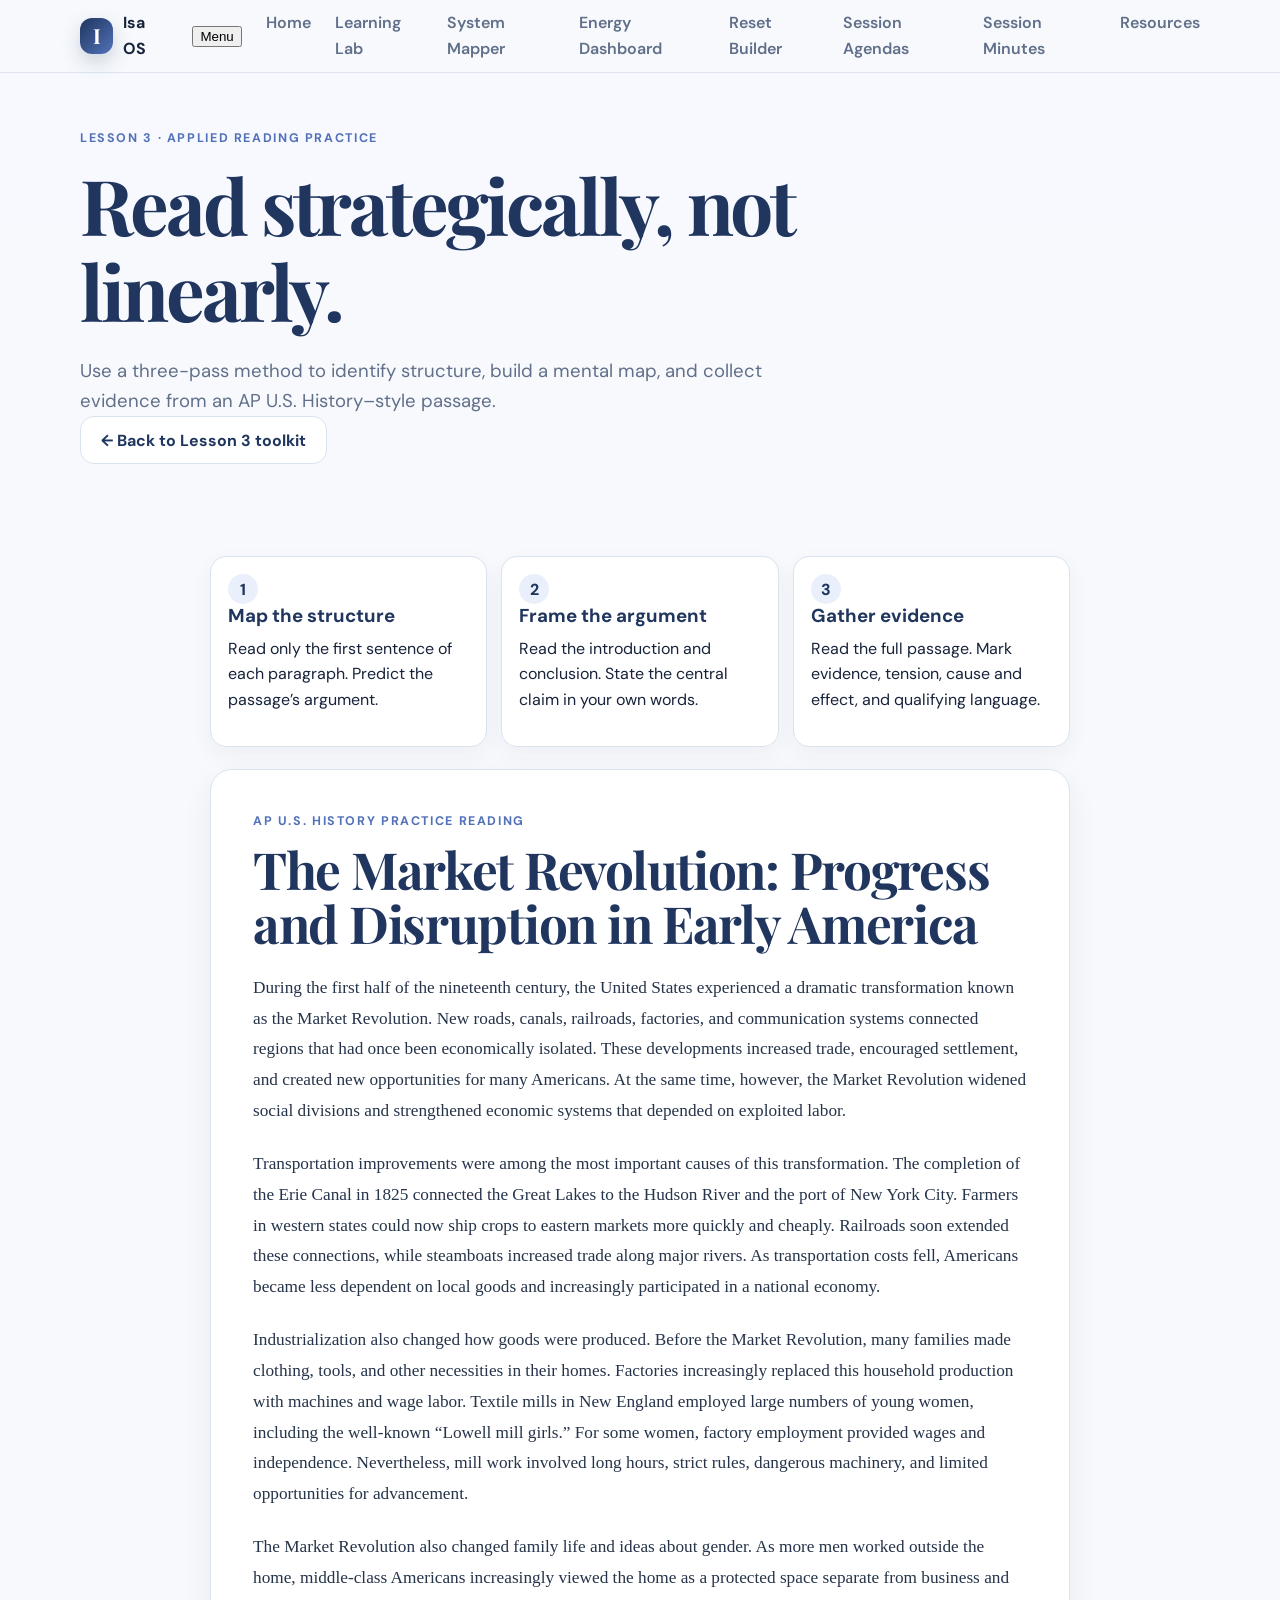
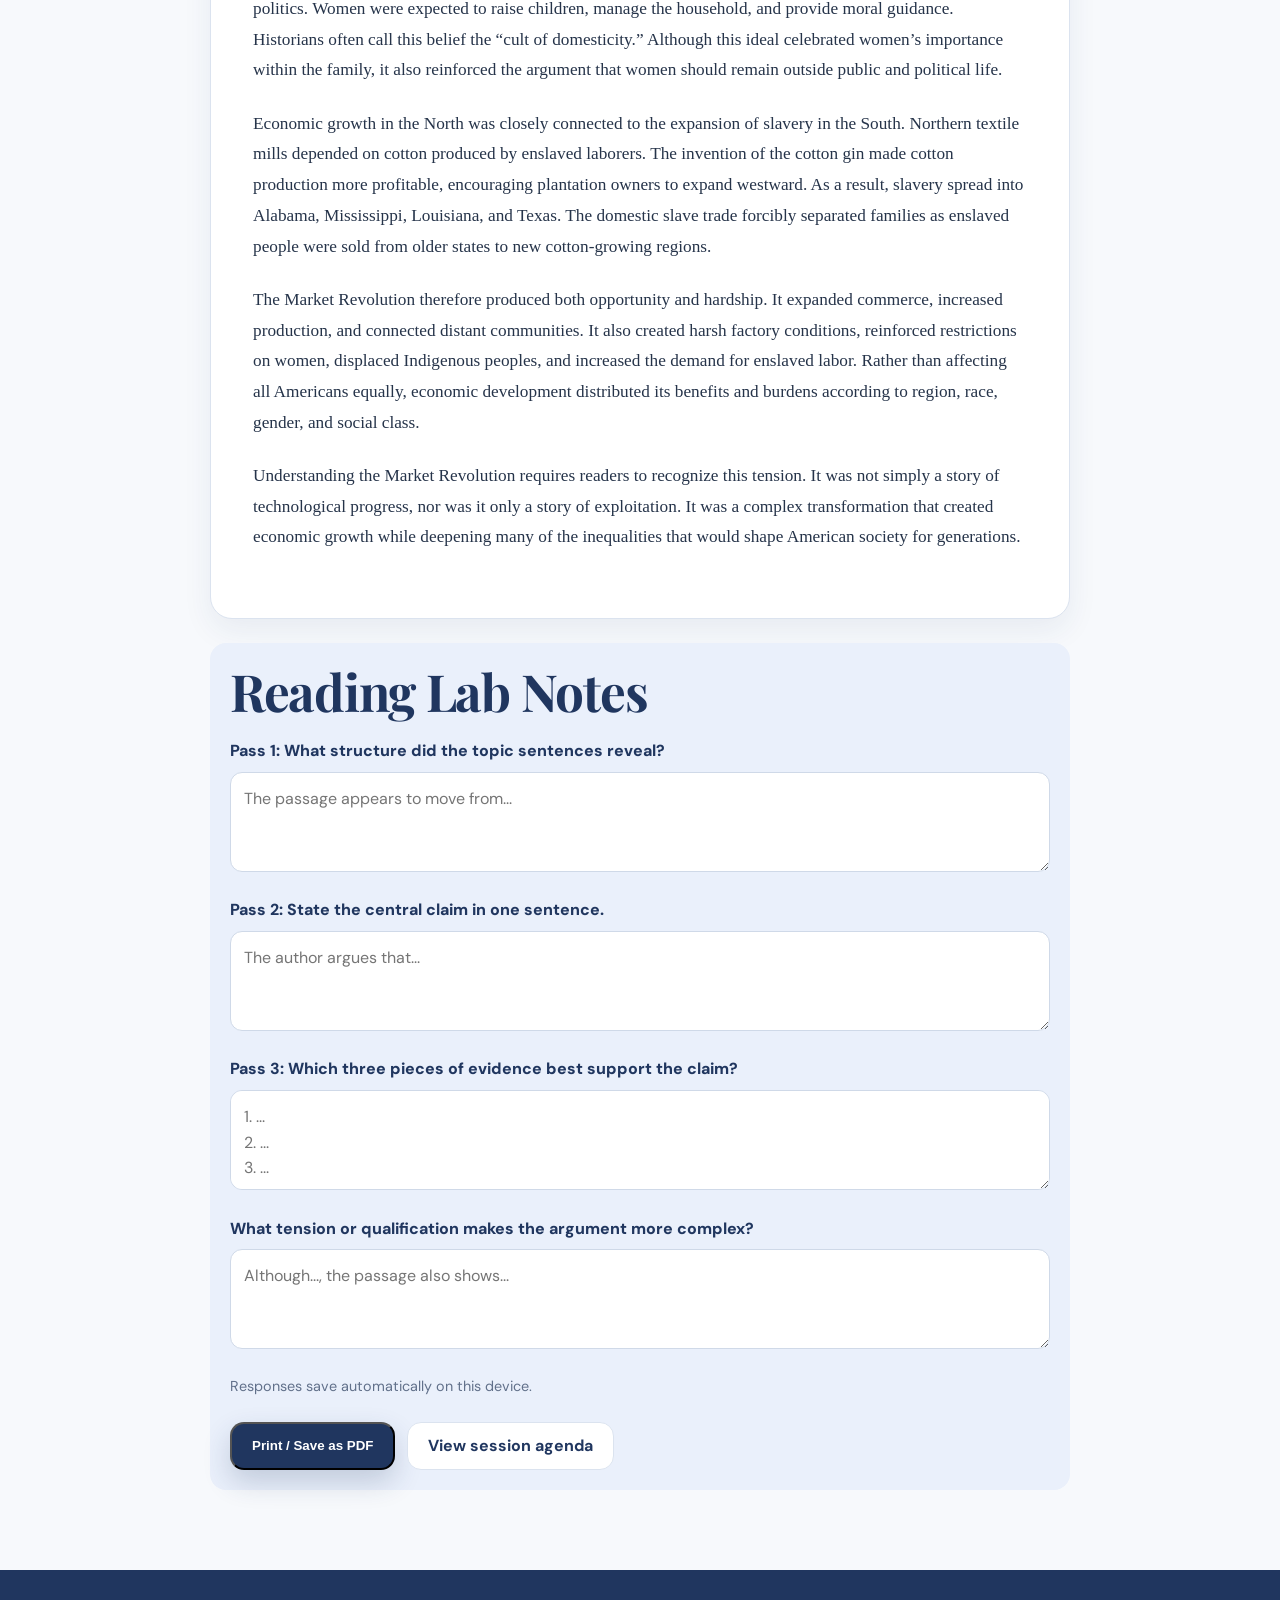
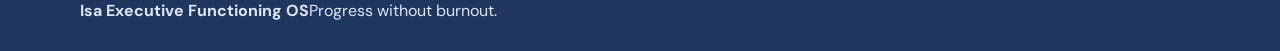
==== lesson-3-ap-history-reading.html @ 9cf2cce6 "Add AP History reading methods lab for Lesson 3" ====
<!doctype html>
<html lang="en">
<head>
  <meta charset="utf-8">
  <meta name="viewport" content="width=device-width,initial-scale=1">
  <meta name="description" content="Isa's Lesson 3 AP History reading methods practice.">
  <title>AP History Reading Lab | Isa OS</title>
  <link rel="preconnect" href="https://fonts.googleapis.com">
  <link rel="stylesheet" href="https://fonts.googleapis.com/css2?family=DM+Sans:wght@400;600;700;800&family=Playfair+Display:wght@700&display=swap">
  <link rel="stylesheet" href="styles.css">
  <link rel="stylesheet" href="cards.css">
  <script src="theme.js"></script>
  <style>
    .reading-hero{padding:56px 0 34px;background:linear-gradient(180deg,#f7f9ff,var(--paper))}
    .reading-shell{max-width:900px;margin:0 auto;padding:36px 20px 80px}
    .method-strip{display:grid;grid-template-columns:repeat(3,minmax(0,1fr));gap:14px;margin:22px 0}
    .method-step{background:#fff;border:1px solid var(--line);border-radius:16px;padding:17px;box-shadow:0 8px 22px rgba(32,54,95,.05)}
    .method-step span{display:inline-flex;width:30px;height:30px;align-items:center;justify-content:center;border-radius:50%;background:var(--blue-soft);font-weight:800;color:var(--navy)}
    .reading-card{background:#fff;border:1px solid var(--line);border-radius:22px;padding:clamp(22px,5vw,42px);box-shadow:0 12px 30px rgba(32,54,95,.07)}
    .reading-card h2{font-family:"Playfair Display",serif;font-size:clamp(2rem,5vw,3.2rem);line-height:1.05;margin-bottom:22px}
    .passage p{font-family:Georgia,"Times New Roman",serif;font-size:1.08rem;line-height:1.78;color:#26344a;margin:0 0 1.3em}
    .prompt-box{margin-top:24px;padding:20px;border-radius:16px;background:var(--blue-soft)}
    .field{margin:18px 0}.field label{display:block;font-weight:800;margin-bottom:8px;color:var(--navy)}
    textarea{width:100%;min-height:100px;padding:13px;border:1px solid #cfd9e8;border-radius:12px;font:inherit;background:#fff}
    .actions{display:flex;gap:12px;flex-wrap:wrap;margin-top:24px}
    .small-note{font-size:.9rem;color:var(--muted)}
    @media(max-width:700px){.method-strip{grid-template-columns:1fr}.reading-shell{padding-inline:14px}.passage p{font-size:1.02rem;line-height:1.7}}
    @media print{[data-navigation], [data-footer], .actions, .reading-hero .button{display:none!important}.reading-shell{padding:0}.reading-card{box-shadow:none;border:0}}
  </style>
</head>
<body>
  <div data-navigation></div>
  <header class="reading-hero">
    <div class="container">
      <p class="eyebrow">Lesson 3 · Applied Reading Practice</p>
      <h1>Read strategically, not linearly.</h1>
      <p class="hero-copy">Use a three-pass method to identify structure, build a mental map, and collect evidence from an AP U.S. History–style passage.</p>
      <a class="button secondary" href="session-3-learning-lab.html">← Back to Lesson 3 toolkit</a>
    </div>
  </header>

  <main class="reading-shell">
    <section class="method-strip" aria-label="Three-pass reading method">
      <article class="method-step"><span>1</span><h3>Map the structure</h3><p class="muted">Read only the first sentence of each paragraph. Predict the passage’s argument.</p></article>
      <article class="method-step"><span>2</span><h3>Frame the argument</h3><p class="muted">Read the introduction and conclusion. State the central claim in your own words.</p></article>
      <article class="method-step"><span>3</span><h3>Gather evidence</h3><p class="muted">Read the full passage. Mark evidence, tension, cause and effect, and qualifying language.</p></article>
    </section>

    <article class="reading-card">
      <p class="eyebrow">AP U.S. History Practice Reading</p>
      <h2>The Market Revolution: Progress and Disruption in Early America</h2>
      <div class="passage">
        <p>During the first half of the nineteenth century, the United States experienced a dramatic transformation known as the Market Revolution. New roads, canals, railroads, factories, and communication systems connected regions that had once been economically isolated. These developments increased trade, encouraged settlement, and created new opportunities for many Americans. At the same time, however, the Market Revolution widened social divisions and strengthened economic systems that depended on exploited labor.</p>
        <p>Transportation improvements were among the most important causes of this transformation. The completion of the Erie Canal in 1825 connected the Great Lakes to the Hudson River and the port of New York City. Farmers in western states could now ship crops to eastern markets more quickly and cheaply. Railroads soon extended these connections, while steamboats increased trade along major rivers. As transportation costs fell, Americans became less dependent on local goods and increasingly participated in a national economy.</p>
        <p>Industrialization also changed how goods were produced. Before the Market Revolution, many families made clothing, tools, and other necessities in their homes. Factories increasingly replaced this household production with machines and wage labor. Textile mills in New England employed large numbers of young women, including the well-known “Lowell mill girls.” For some women, factory employment provided wages and independence. Nevertheless, mill work involved long hours, strict rules, dangerous machinery, and limited opportunities for advancement.</p>
        <p>The Market Revolution also changed family life and ideas about gender. As more men worked outside the home, middle-class Americans increasingly viewed the home as a protected space separate from business and politics. Women were expected to raise children, manage the household, and provide moral guidance. Historians often call this belief the “cult of domesticity.” Although this ideal celebrated women’s importance within the family, it also reinforced the argument that women should remain outside public and political life.</p>
        <p>Economic growth in the North was closely connected to the expansion of slavery in the South. Northern textile mills depended on cotton produced by enslaved laborers. The invention of the cotton gin made cotton production more profitable, encouraging plantation owners to expand westward. As a result, slavery spread into Alabama, Mississippi, Louisiana, and Texas. The domestic slave trade forcibly separated families as enslaved people were sold from older states to new cotton-growing regions.</p>
        <p>The Market Revolution therefore produced both opportunity and hardship. It expanded commerce, increased production, and connected distant communities. It also created harsh factory conditions, reinforced restrictions on women, displaced Indigenous peoples, and increased the demand for enslaved labor. Rather than affecting all Americans equally, economic development distributed its benefits and burdens according to region, race, gender, and social class.</p>
        <p>Understanding the Market Revolution requires readers to recognize this tension. It was not simply a story of technological progress, nor was it only a story of exploitation. It was a complex transformation that created economic growth while deepening many of the inequalities that would shape American society for generations.</p>
      </div>
    </article>

    <section class="prompt-box">
      <h2>Reading Lab Notes</h2>
      <div class="field"><label for="map">Pass 1: What structure did the topic sentences reveal?</label><textarea id="map" data-save placeholder="The passage appears to move from..."></textarea></div>
      <div class="field"><label for="claim">Pass 2: State the central claim in one sentence.</label><textarea id="claim" data-save placeholder="The author argues that..."></textarea></div>
      <div class="field"><label for="evidence">Pass 3: Which three pieces of evidence best support the claim?</label><textarea id="evidence" data-save placeholder="1. ...&#10;2. ...&#10;3. ..."></textarea></div>
      <div class="field"><label for="tension">What tension or qualification makes the argument more complex?</label><textarea id="tension" data-save placeholder="Although..., the passage also shows..."></textarea></div>
      <p class="small-note" id="saveStatus">Responses save automatically on this device.</p>
      <div class="actions"><button class="button primary" type="button" onclick="window.print()">Print / Save as PDF</button><a class="button secondary" href="session-agendas.html">View session agenda</a></div>
    </section>
  </main>

  <div data-footer></div>
  <script src="navigation.js"></script>
  <script src="common.js"></script>
  <script>
    (()=>{
      const key='isaLesson3ReadingLabV1';
      const fields=[...document.querySelectorAll('[data-save]')];
      const saved=JSON.parse(localStorage.getItem(key)||'{}');
      fields.forEach(field=>{
        field.value=saved[field.id]||'';
        field.addEventListener('input',()=>{
          saved[field.id]=field.value;
          localStorage.setItem(key,JSON.stringify(saved));
          const status=document.getElementById('saveStatus');
          status.textContent='Saved.';
          clearTimeout(window.isaSaveTimer);
          window.isaSaveTimer=setTimeout(()=>status.textContent='Responses save automatically on this device.',1200);
        });
      });
    })();
  </script>
</body>
</html>
---- styles.css ----
:root {
  --ink: #17233b;
  --muted: #61708a;
  --paper: #f7f9fc;
  --white: #ffffff;
  --navy: #20365f;
  --blue: #5271b8;
  --blue-soft: #eaf0fb;
  --gold: #d9a84e;
  --line: #dbe3ef;
  --shadow: 0 18px 45px rgba(32, 54, 95, 0.12);
}

* {
  box-sizing: border-box;
}

html {
  scroll-behavior: smooth;
}

body {
  margin: 0;
  font-family: "DM Sans", sans-serif;
  color: var(--ink);
  background: var(--paper);
  line-height: 1.6;
}

a {
  color: inherit;
}

button,
a {
  -webkit-tap-highlight-color: transparent;
}

.container {
  width: min(1120px, calc(100% - 40px));
  margin: 0 auto;
}

.site-header {
  position: sticky;
  top: 0;
  z-index: 10;
  background: rgba(247, 249, 252, 0.94);
  backdrop-filter: blur(14px);
  border-bottom: 1px solid rgba(219, 227, 239, 0.9);
}

.nav-wrap {
  min-height: 72px;
  display: flex;
  align-items: center;
  justify-content: space-between;
  gap: 24px;
}

.brand {
  display: inline-flex;
  align-items: center;
  gap: 10px;
  font-weight: 700;
  text-decoration: none;
}

.brand-mark {
  width: 36px;
  height: 36px;
  display: grid;
  place-items: center;
  border-radius: 12px;
  color: var(--white);
  background: linear-gradient(135deg, var(--navy), var(--blue));
  font-family: "Playfair Display", serif;
  font-size: 1.3rem;
  box-shadow: 0 8px 20px rgba(32, 54, 95, 0.2);
}

nav {
  display: flex;
  gap: 24px;
}

nav a {
  text-decoration: none;
  color: var(--muted);
  font-weight: 600;
}

nav a:hover,
nav a:focus-visible {
  color: var(--navy);
}

.hero {
  padding: 88px 0 76px;
  background:
    radial-gradient(circle at 85% 10%, rgba(82, 113, 184, 0.14), transparent 30%),
    linear-gradient(180deg, #fbfcff 0%, var(--paper) 100%);
}

.hero-grid {
  display: grid;
  grid-template-columns: minmax(0, 1.45fr) minmax(300px, 0.75fr);
  gap: 56px;
  align-items: center;
}

.eyebrow {
  margin: 0 0 12px;
  color: var(--blue);
  font-size: 0.78rem;
  font-weight: 700;
  letter-spacing: 0.13em;
  text-transform: uppercase;
}

h1,
h2 {
  font-family: "Playfair Display", serif;
  line-height: 1.12;
  margin: 0;
  color: var(--navy);
}

h1 {
  max-width: 780px;
  font-size: clamp(2.7rem, 6vw, 5.5rem);
  letter-spacing: -0.04em;
}

h2 {
  font-size: clamp(2rem, 4vw, 3.35rem);
  letter-spacing: -0.025em;
}

h3 {
  margin: 0 0 8px;
  line-height: 1.25;
  color: var(--navy);
}

p {
  margin-top: 0;
}

.hero-copy {
  max-width: 690px;
  margin: 24px 0 0;
  font-size: 1.16rem;
  color: var(--muted);
}

.hero-actions {
  display: flex;
  flex-wrap: wrap;
  gap: 14px;
  margin-top: 32px;
}

.button {
  display: inline-flex;
  align-items: center;
  justify-content: center;
  min-height: 48px;
  padding: 0 20px;
  border-radius: 14px;
  font-weight: 700;
  text-decoration: none;
}

.button.primary {
  color: var(--white);
  background: var(--navy);
  box-shadow: 0 12px 28px rgba(32, 54, 95, 0.2);
}

.button.secondary {
  color: var(--navy);
  background: var(--white);
  border: 1px solid var(--line);
}

.hero-card {
  padding: 26px;
  border-radius: 24px;
  background: rgba(255, 255, 255, 0.86);
  border: 1px solid var(--line);
  box-shadow: var(--shadow);
}

.profile-row {
  display: grid;
  grid-template-columns: 110px 1fr;
  gap: 16px;
  padding: 14px 0;
  border-bottom: 1px solid var(--line);
}

.profile-row:first-child {
  padding-top: 0;
}

.profile-row:last-child {
  padding-bottom: 0;
  border-bottom: 0;
}

.profile-label {
  color: var(--muted);
  font-size: 0.9rem;
}

.section {
  padding: 88px 0;
}

.section.alt {
  background: var(--white);
  border-top: 1px solid var(--line);
  border-bottom: 1px solid var(--line);
}

.section-heading {
  max-width: 780px;
  margin-bottom: 36px;
}

.section-heading > p:last-child {
  margin-top: 16px;
  color: var(--muted);
  font-size: 1.08rem;
}

.split-heading {
  max-width: none;
  display: flex;
  align-items: end;
  justify-content: space-between;
  gap: 28px;
}

.time-pill {
  flex: 0 0 auto;
  display: inline-flex;
  align-items: center;
  min-height: 40px;
  padding: 0 14px;
  border-radius: 999px;
  color: var(--navy);
  background: var(--blue-soft);
  font-weight: 700;
}

.focus-grid,
.tool-grid {
  display: grid;
  grid-template-columns: repeat(2, minmax(0, 1fr));
  gap: 22px;
}

.focus-card,
.tool-card {
  padding: 28px;
  border-radius: 22px;
  border: 1px solid var(--line);
  background: var(--white);
  box-shadow: 0 10px 28px rgba(32, 54, 95, 0.07);
}

.card-number {
  display: inline-flex;
  margin-bottom: 24px;
  color: var(--gold);
  font-weight: 700;
  letter-spacing: 0.08em;
}

.focus-card p,
.tool-card p,
.agenda-item p,
.extension-box p {
  color: var(--muted);
  margin-bottom: 0;
}

.agenda {
  overflow: hidden;
  border: 1px solid var(--line);
  border-radius: 24px;
  background: var(--white);
}

.agenda-item {
  display: grid;
  grid-template-columns: 92px 1fr;
  gap: 24px;
  padding: 25px 28px;
  border-bottom: 1px solid var(--line);
}

.agenda-item:last-child {
  border-bottom: 0;
}

.agenda-time {
  color: var(--blue);
  font-weight: 700;
}

.extension-box {
  margin-top: 24px;
  padding: 28px;
  border-radius: 22px;
  background: linear-gradient(135deg, var(--navy), #304f88);
  box-shadow: var(--shadow);
}

.extension-box h3,
.extension-box p {
  color: var(--white);
}

.extension-box .eyebrow {
  color: #c9d8fb;
}

.text-button {
  padding: 0;
  border: 0;
  background: none;
  color: var(--blue);
  font: inherit;
  font-weight: 700;
  cursor: pointer;
}

.text-button:hover,
.text-button:focus-visible {
  color: var(--navy);
}

.notice {
  margin-top: 22px;
  padding: 14px 18px;
  border: 1px solid #cfdcf5;
  border-radius: 14px;
  color: var(--navy);
  background: var(--blue-soft);
  font-weight: 600;
}

footer {
  padding: 28px 0;
  color: #dce5f4;
  background: var(--navy);
}

.footer-wrap {
  display: flex;
  justify-content: space-between;
  gap: 24px;
}

.footer-wrap p {
  margin: 0;
}

@media (max-width: 820px) {
  nav {
    display: none;
  }

  .hero {
    padding-top: 64px;
  }

  .hero-grid {
    grid-template-columns: 1fr;
    gap: 34px;
  }

  .focus-grid,
  .tool-grid {
    grid-template-columns: 1fr;
  }

  .split-heading,
  .footer-wrap {
    align-items: flex-start;
    flex-direction: column;
  }
}

@media (max-width: 560px) {
  .container {
    width: min(100% - 24px, 1120px);
  }

  .section {
    padding: 64px 0;
  }

  .agenda-item {
    grid-template-columns: 1fr;
    gap: 8px;
    padding: 22px;
  }

  .profile-row {
    grid-template-columns: 1fr;
    gap: 4px;
  }
}
---- cards.css ----
.card-grid{display:grid;grid-template-columns:repeat(auto-fit,minmax(240px,1fr));gap:1rem}.card{background:var(--surface);border:1px solid var(--line);border-radius:var(--radius-lg);padding:1.25rem;box-shadow:var(--shadow-sm);transition:.2s}.card:hover{transform:translateY(-2px);box-shadow:var(--shadow-md)}.card h3{margin:.2rem 0 .5rem}.stat-card strong{display:block;font-size:2rem;color:var(--primary)}.tool-link{display:flex;flex-direction:column;min-height:210px;text-decoration:none}.tool-link .arrow{margin-top:auto;font-weight:800;color:var(--primary)}.badge{display:inline-flex;align-items:center;border-radius:999px;padding:.3rem .65rem;background:var(--primary-soft);color:var(--primary);font-size:.78rem;font-weight:800}
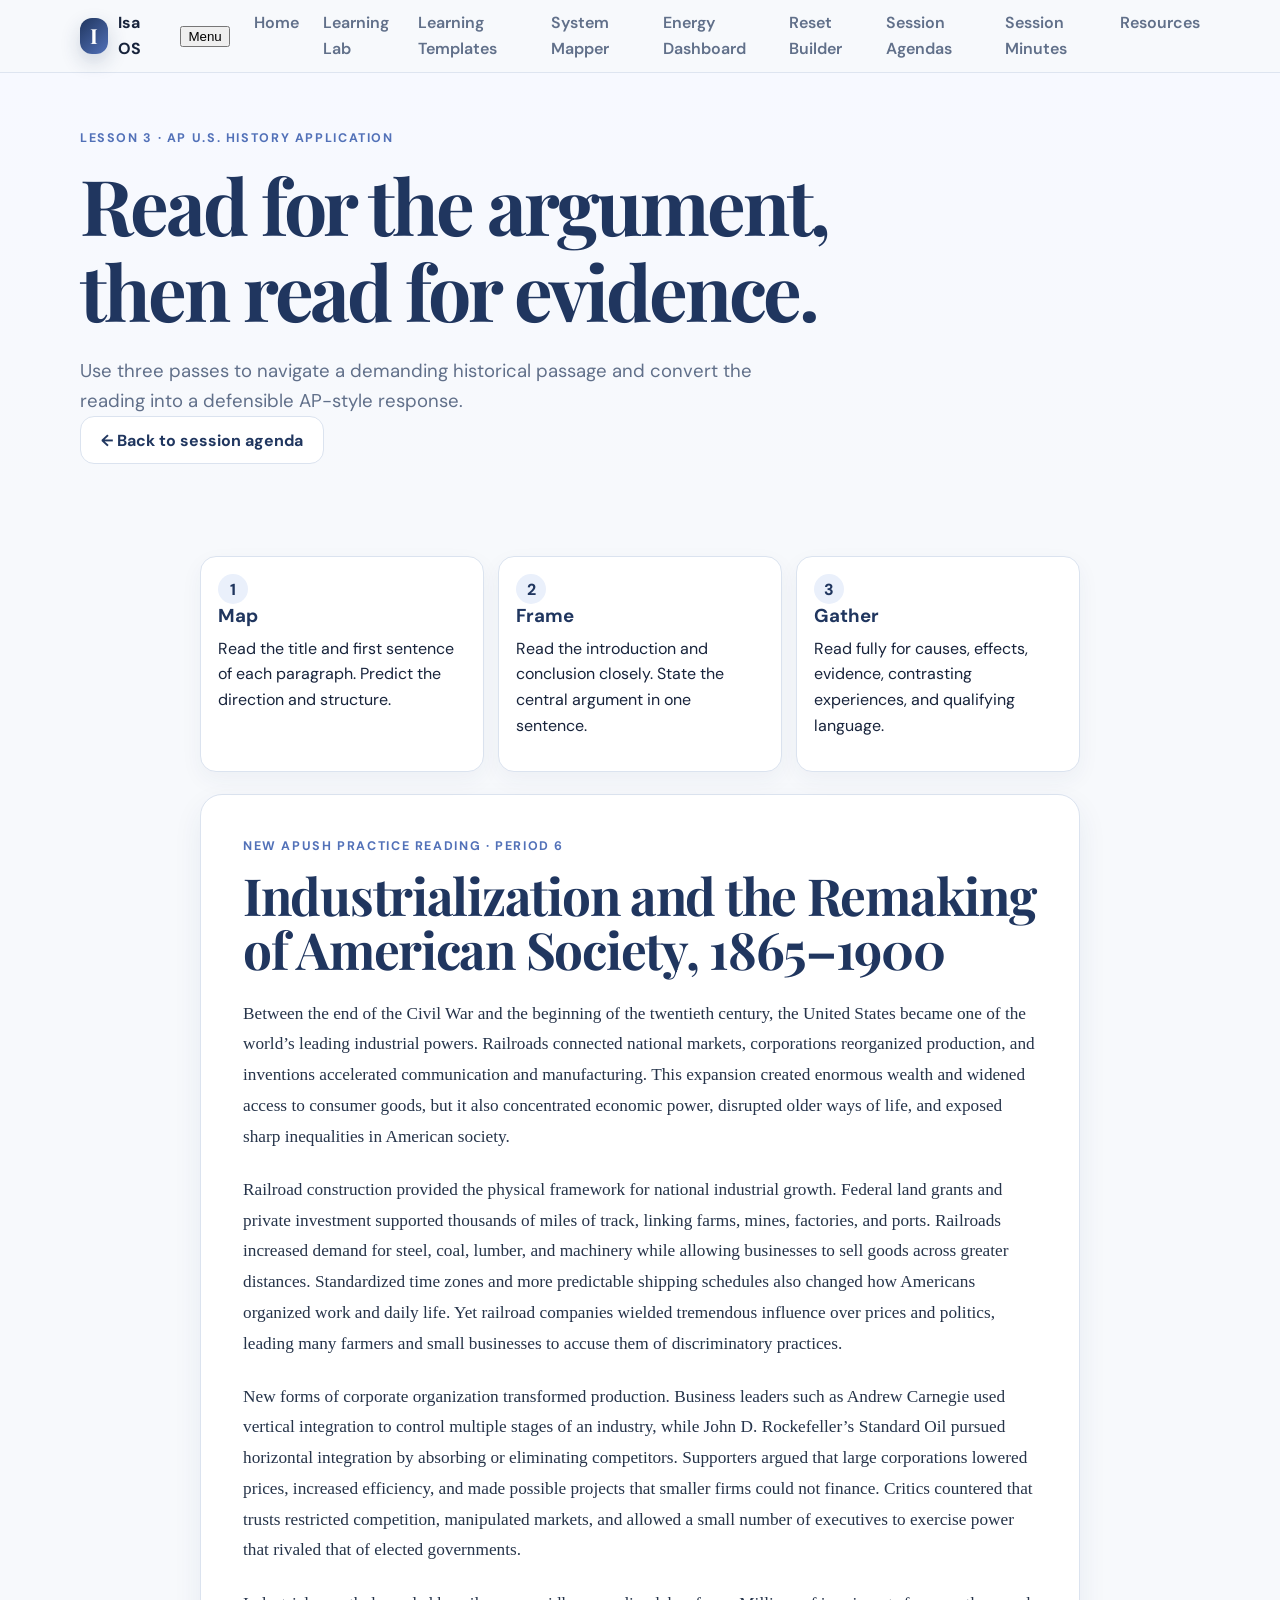
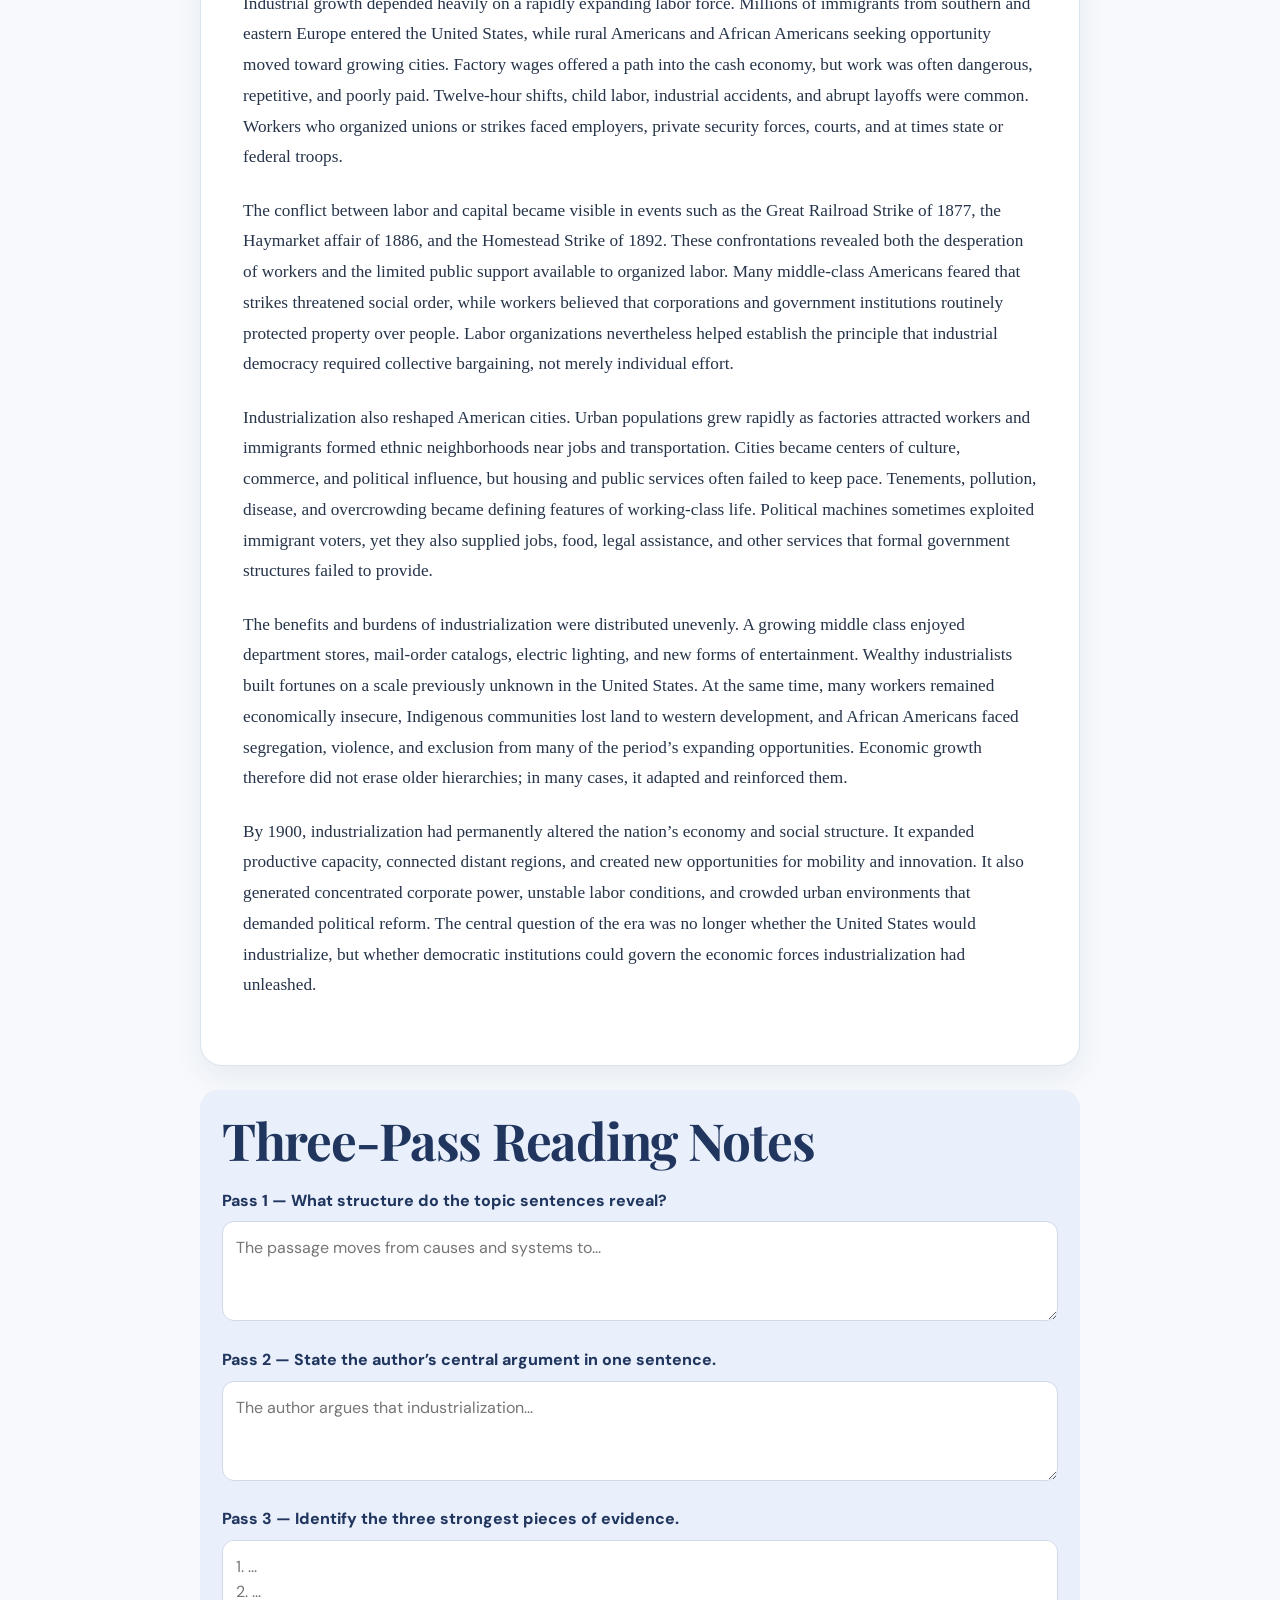
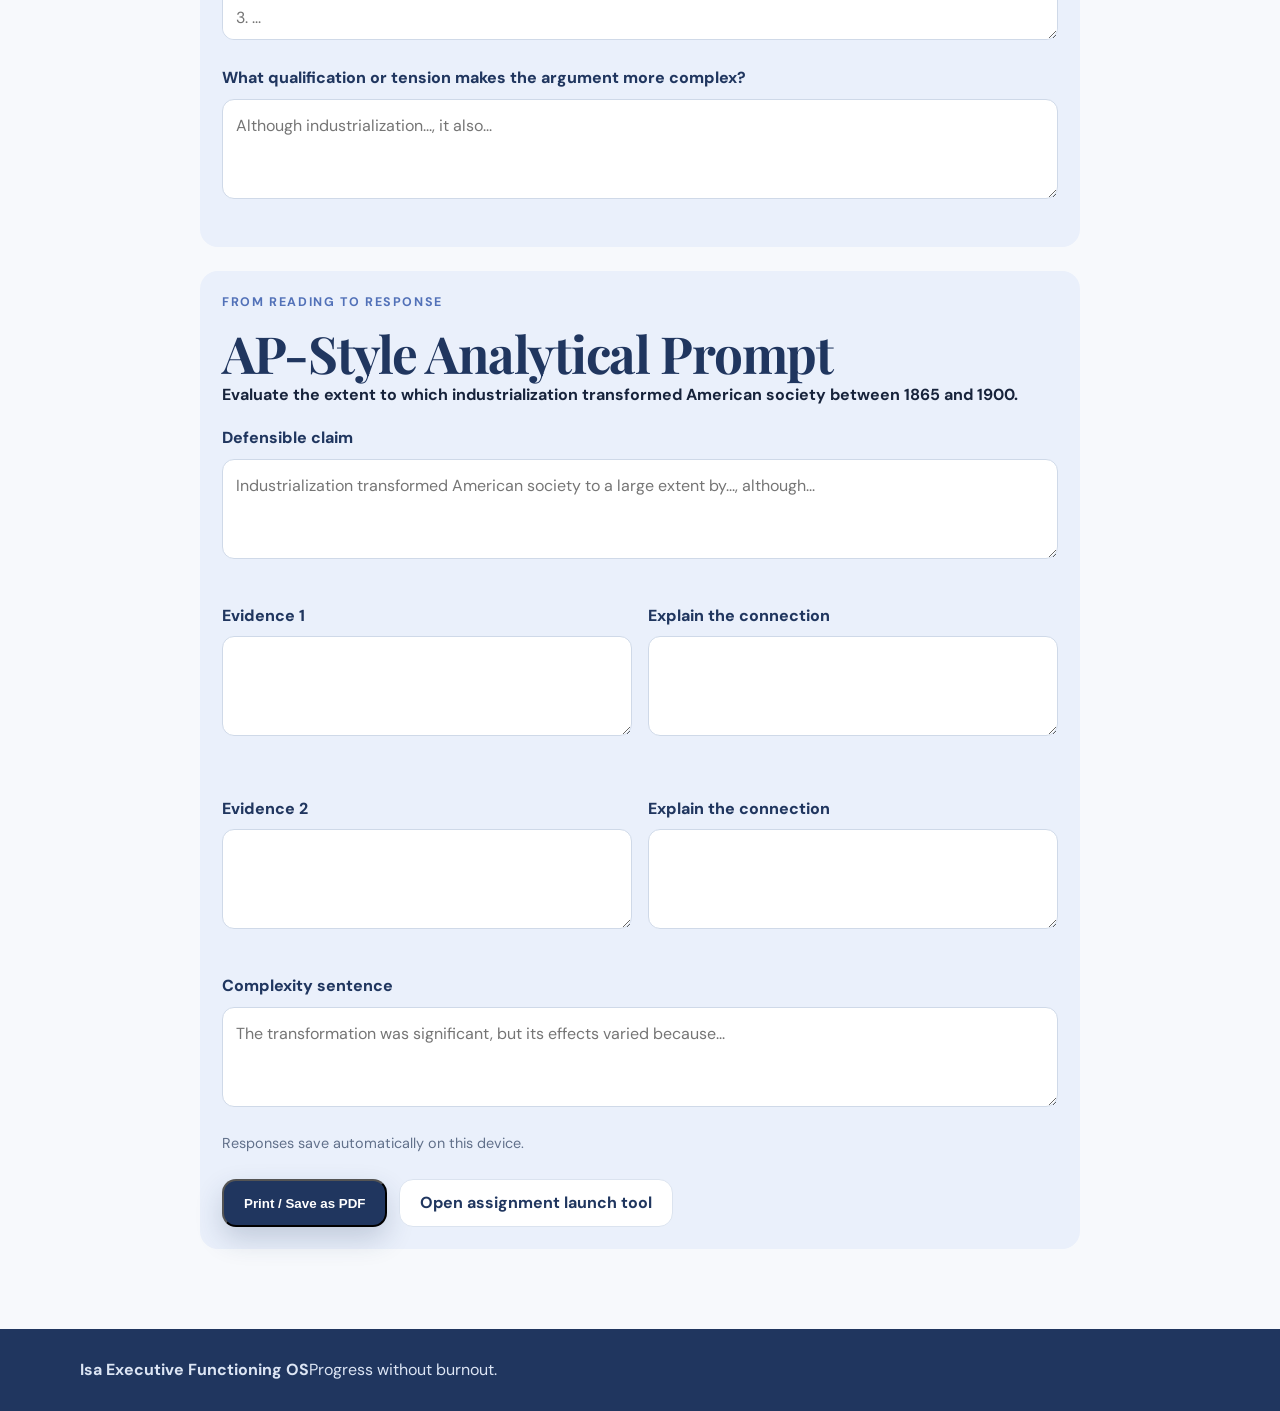
==== commit 73b69766: "Replace Lesson 3 reading with new APUSH industrialization lab" ====
--- a/lesson-3-ap-history-reading.html
+++ b/lesson-3-ap-history-reading.html
@@ -3,7 +3,7 @@
 <head>
   <meta charset="utf-8">
   <meta name="viewport" content="width=device-width,initial-scale=1">
-  <meta name="description" content="Isa's Lesson 3 AP History reading methods practice.">
+  <meta name="description" content="Isa's Lesson 3 AP U.S. History strategic reading and response practice.">
   <title>AP History Reading Lab | Isa OS</title>
   <link rel="preconnect" href="https://fonts.googleapis.com">
   <link rel="stylesheet" href="https://fonts.googleapis.com/css2?family=DM+Sans:wght@400;600;700;800&family=Playfair+Display:wght@700&display=swap">
@@ -11,86 +11,49 @@
   <link rel="stylesheet" href="cards.css">
   <script src="theme.js"></script>
   <style>
-    .reading-hero{padding:56px 0 34px;background:linear-gradient(180deg,#f7f9ff,var(--paper))}
-    .reading-shell{max-width:900px;margin:0 auto;padding:36px 20px 80px}
-    .method-strip{display:grid;grid-template-columns:repeat(3,minmax(0,1fr));gap:14px;margin:22px 0}
-    .method-step{background:#fff;border:1px solid var(--line);border-radius:16px;padding:17px;box-shadow:0 8px 22px rgba(32,54,95,.05)}
-    .method-step span{display:inline-flex;width:30px;height:30px;align-items:center;justify-content:center;border-radius:50%;background:var(--blue-soft);font-weight:800;color:var(--navy)}
-    .reading-card{background:#fff;border:1px solid var(--line);border-radius:22px;padding:clamp(22px,5vw,42px);box-shadow:0 12px 30px rgba(32,54,95,.07)}
-    .reading-card h2{font-family:"Playfair Display",serif;font-size:clamp(2rem,5vw,3.2rem);line-height:1.05;margin-bottom:22px}
-    .passage p{font-family:Georgia,"Times New Roman",serif;font-size:1.08rem;line-height:1.78;color:#26344a;margin:0 0 1.3em}
-    .prompt-box{margin-top:24px;padding:20px;border-radius:16px;background:var(--blue-soft)}
-    .field{margin:18px 0}.field label{display:block;font-weight:800;margin-bottom:8px;color:var(--navy)}
-    textarea{width:100%;min-height:100px;padding:13px;border:1px solid #cfd9e8;border-radius:12px;font:inherit;background:#fff}
-    .actions{display:flex;gap:12px;flex-wrap:wrap;margin-top:24px}
-    .small-note{font-size:.9rem;color:var(--muted)}
-    @media(max-width:700px){.method-strip{grid-template-columns:1fr}.reading-shell{padding-inline:14px}.passage p{font-size:1.02rem;line-height:1.7}}
-    @media print{[data-navigation], [data-footer], .actions, .reading-hero .button{display:none!important}.reading-shell{padding:0}.reading-card{box-shadow:none;border:0}}
+    .reading-hero{padding:56px 0 34px;background:linear-gradient(180deg,#f7f9ff,var(--paper))}.reading-shell{max-width:920px;margin:0 auto;padding:36px 20px 80px}.method-strip{display:grid;grid-template-columns:repeat(3,minmax(0,1fr));gap:14px;margin:22px 0}.method-step{background:#fff;border:1px solid var(--line);border-radius:16px;padding:17px;box-shadow:0 8px 22px rgba(32,54,95,.05)}.method-step span{display:inline-flex;width:30px;height:30px;align-items:center;justify-content:center;border-radius:50%;background:var(--blue-soft);font-weight:800;color:var(--navy)}.reading-card{background:#fff;border:1px solid var(--line);border-radius:22px;padding:clamp(22px,5vw,42px);box-shadow:0 12px 30px rgba(32,54,95,.07)}.reading-card h2{font-family:"Playfair Display",serif;font-size:clamp(2rem,5vw,3.2rem);line-height:1.05;margin-bottom:22px}.passage p{font-family:Georgia,"Times New Roman",serif;font-size:1.08rem;line-height:1.78;color:#26344a;margin:0 0 1.3em}.prompt-box{margin-top:24px;padding:22px;border-radius:18px;background:var(--blue-soft)}.field{margin:18px 0}.field label{display:block;font-weight:800;margin-bottom:8px;color:var(--navy)}textarea{width:100%;min-height:100px;padding:13px;border:1px solid #cfd9e8;border-radius:12px;font:inherit;background:#fff}.actions{display:flex;gap:12px;flex-wrap:wrap;margin-top:24px}.small-note{font-size:.9rem;color:var(--muted)}.response-grid{display:grid;grid-template-columns:1fr 1fr;gap:16px}@media(max-width:700px){.method-strip,.response-grid{grid-template-columns:1fr}.reading-shell{padding-inline:14px}.passage p{font-size:1.02rem;line-height:1.7}}@media print{[data-navigation],[data-footer],.actions,.reading-hero .button{display:none!important}.reading-shell{padding:0}.reading-card{box-shadow:none;border:0}}
   </style>
 </head>
 <body>
   <div data-navigation></div>
-  <header class="reading-hero">
-    <div class="container">
-      <p class="eyebrow">Lesson 3 · Applied Reading Practice</p>
-      <h1>Read strategically, not linearly.</h1>
-      <p class="hero-copy">Use a three-pass method to identify structure, build a mental map, and collect evidence from an AP U.S. History–style passage.</p>
-      <a class="button secondary" href="session-3-learning-lab.html">← Back to Lesson 3 toolkit</a>
-    </div>
-  </header>
-
+  <header class="reading-hero"><div class="container"><p class="eyebrow">Lesson 3 · AP U.S. History Application</p><h1>Read for the argument, then read for evidence.</h1><p class="hero-copy">Use three passes to navigate a demanding historical passage and convert the reading into a defensible AP-style response.</p><a class="button secondary" href="session-agendas.html">← Back to session agenda</a></div></header>
   <main class="reading-shell">
     <section class="method-strip" aria-label="Three-pass reading method">
-      <article class="method-step"><span>1</span><h3>Map the structure</h3><p class="muted">Read only the first sentence of each paragraph. Predict the passage’s argument.</p></article>
-      <article class="method-step"><span>2</span><h3>Frame the argument</h3><p class="muted">Read the introduction and conclusion. State the central claim in your own words.</p></article>
-      <article class="method-step"><span>3</span><h3>Gather evidence</h3><p class="muted">Read the full passage. Mark evidence, tension, cause and effect, and qualifying language.</p></article>
+      <article class="method-step"><span>1</span><h3>Map</h3><p class="muted">Read the title and first sentence of each paragraph. Predict the direction and structure.</p></article>
+      <article class="method-step"><span>2</span><h3>Frame</h3><p class="muted">Read the introduction and conclusion closely. State the central argument in one sentence.</p></article>
+      <article class="method-step"><span>3</span><h3>Gather</h3><p class="muted">Read fully for causes, effects, evidence, contrasting experiences, and qualifying language.</p></article>
     </section>
 
     <article class="reading-card">
-      <p class="eyebrow">AP U.S. History Practice Reading</p>
-      <h2>The Market Revolution: Progress and Disruption in Early America</h2>
+      <p class="eyebrow">New APUSH Practice Reading · Period 6</p>
+      <h2>Industrialization and the Remaking of American Society, 1865–1900</h2>
       <div class="passage">
-        <p>During the first half of the nineteenth century, the United States experienced a dramatic transformation known as the Market Revolution. New roads, canals, railroads, factories, and communication systems connected regions that had once been economically isolated. These developments increased trade, encouraged settlement, and created new opportunities for many Americans. At the same time, however, the Market Revolution widened social divisions and strengthened economic systems that depended on exploited labor.</p>
-        <p>Transportation improvements were among the most important causes of this transformation. The completion of the Erie Canal in 1825 connected the Great Lakes to the Hudson River and the port of New York City. Farmers in western states could now ship crops to eastern markets more quickly and cheaply. Railroads soon extended these connections, while steamboats increased trade along major rivers. As transportation costs fell, Americans became less dependent on local goods and increasingly participated in a national economy.</p>
-        <p>Industrialization also changed how goods were produced. Before the Market Revolution, many families made clothing, tools, and other necessities in their homes. Factories increasingly replaced this household production with machines and wage labor. Textile mills in New England employed large numbers of young women, including the well-known “Lowell mill girls.” For some women, factory employment provided wages and independence. Nevertheless, mill work involved long hours, strict rules, dangerous machinery, and limited opportunities for advancement.</p>
-        <p>The Market Revolution also changed family life and ideas about gender. As more men worked outside the home, middle-class Americans increasingly viewed the home as a protected space separate from business and politics. Women were expected to raise children, manage the household, and provide moral guidance. Historians often call this belief the “cult of domesticity.” Although this ideal celebrated women’s importance within the family, it also reinforced the argument that women should remain outside public and political life.</p>
-        <p>Economic growth in the North was closely connected to the expansion of slavery in the South. Northern textile mills depended on cotton produced by enslaved laborers. The invention of the cotton gin made cotton production more profitable, encouraging plantation owners to expand westward. As a result, slavery spread into Alabama, Mississippi, Louisiana, and Texas. The domestic slave trade forcibly separated families as enslaved people were sold from older states to new cotton-growing regions.</p>
-        <p>The Market Revolution therefore produced both opportunity and hardship. It expanded commerce, increased production, and connected distant communities. It also created harsh factory conditions, reinforced restrictions on women, displaced Indigenous peoples, and increased the demand for enslaved labor. Rather than affecting all Americans equally, economic development distributed its benefits and burdens according to region, race, gender, and social class.</p>
-        <p>Understanding the Market Revolution requires readers to recognize this tension. It was not simply a story of technological progress, nor was it only a story of exploitation. It was a complex transformation that created economic growth while deepening many of the inequalities that would shape American society for generations.</p>
+        <p>Between the end of the Civil War and the beginning of the twentieth century, the United States became one of the world’s leading industrial powers. Railroads connected national markets, corporations reorganized production, and inventions accelerated communication and manufacturing. This expansion created enormous wealth and widened access to consumer goods, but it also concentrated economic power, disrupted older ways of life, and exposed sharp inequalities in American society.</p>
+        <p>Railroad construction provided the physical framework for national industrial growth. Federal land grants and private investment supported thousands of miles of track, linking farms, mines, factories, and ports. Railroads increased demand for steel, coal, lumber, and machinery while allowing businesses to sell goods across greater distances. Standardized time zones and more predictable shipping schedules also changed how Americans organized work and daily life. Yet railroad companies wielded tremendous influence over prices and politics, leading many farmers and small businesses to accuse them of discriminatory practices.</p>
+        <p>New forms of corporate organization transformed production. Business leaders such as Andrew Carnegie used vertical integration to control multiple stages of an industry, while John D. Rockefeller’s Standard Oil pursued horizontal integration by absorbing or eliminating competitors. Supporters argued that large corporations lowered prices, increased efficiency, and made possible projects that smaller firms could not finance. Critics countered that trusts restricted competition, manipulated markets, and allowed a small number of executives to exercise power that rivaled that of elected governments.</p>
+        <p>Industrial growth depended heavily on a rapidly expanding labor force. Millions of immigrants from southern and eastern Europe entered the United States, while rural Americans and African Americans seeking opportunity moved toward growing cities. Factory wages offered a path into the cash economy, but work was often dangerous, repetitive, and poorly paid. Twelve-hour shifts, child labor, industrial accidents, and abrupt layoffs were common. Workers who organized unions or strikes faced employers, private security forces, courts, and at times state or federal troops.</p>
+        <p>The conflict between labor and capital became visible in events such as the Great Railroad Strike of 1877, the Haymarket affair of 1886, and the Homestead Strike of 1892. These confrontations revealed both the desperation of workers and the limited public support available to organized labor. Many middle-class Americans feared that strikes threatened social order, while workers believed that corporations and government institutions routinely protected property over people. Labor organizations nevertheless helped establish the principle that industrial democracy required collective bargaining, not merely individual effort.</p>
+        <p>Industrialization also reshaped American cities. Urban populations grew rapidly as factories attracted workers and immigrants formed ethnic neighborhoods near jobs and transportation. Cities became centers of culture, commerce, and political influence, but housing and public services often failed to keep pace. Tenements, pollution, disease, and overcrowding became defining features of working-class life. Political machines sometimes exploited immigrant voters, yet they also supplied jobs, food, legal assistance, and other services that formal government structures failed to provide.</p>
+        <p>The benefits and burdens of industrialization were distributed unevenly. A growing middle class enjoyed department stores, mail-order catalogs, electric lighting, and new forms of entertainment. Wealthy industrialists built fortunes on a scale previously unknown in the United States. At the same time, many workers remained economically insecure, Indigenous communities lost land to western development, and African Americans faced segregation, violence, and exclusion from many of the period’s expanding opportunities. Economic growth therefore did not erase older hierarchies; in many cases, it adapted and reinforced them.</p>
+        <p>By 1900, industrialization had permanently altered the nation’s economy and social structure. It expanded productive capacity, connected distant regions, and created new opportunities for mobility and innovation. It also generated concentrated corporate power, unstable labor conditions, and crowded urban environments that demanded political reform. The central question of the era was no longer whether the United States would industrialize, but whether democratic institutions could govern the economic forces industrialization had unleashed.</p>
       </div>
     </article>
 
-    <section class="prompt-box">
-      <h2>Reading Lab Notes</h2>
-      <div class="field"><label for="map">Pass 1: What structure did the topic sentences reveal?</label><textarea id="map" data-save placeholder="The passage appears to move from..."></textarea></div>
-      <div class="field"><label for="claim">Pass 2: State the central claim in one sentence.</label><textarea id="claim" data-save placeholder="The author argues that..."></textarea></div>
-      <div class="field"><label for="evidence">Pass 3: Which three pieces of evidence best support the claim?</label><textarea id="evidence" data-save placeholder="1. ...&#10;2. ...&#10;3. ..."></textarea></div>
-      <div class="field"><label for="tension">What tension or qualification makes the argument more complex?</label><textarea id="tension" data-save placeholder="Although..., the passage also shows..."></textarea></div>
-      <p class="small-note" id="saveStatus">Responses save automatically on this device.</p>
-      <div class="actions"><button class="button primary" type="button" onclick="window.print()">Print / Save as PDF</button><a class="button secondary" href="session-agendas.html">View session agenda</a></div>
+    <section class="prompt-box"><h2>Three-Pass Reading Notes</h2>
+      <div class="field"><label for="map">Pass 1 — What structure do the topic sentences reveal?</label><textarea id="map" data-save placeholder="The passage moves from causes and systems to..."></textarea></div>
+      <div class="field"><label for="claim">Pass 2 — State the author’s central argument in one sentence.</label><textarea id="claim" data-save placeholder="The author argues that industrialization..."></textarea></div>
+      <div class="field"><label for="evidence">Pass 3 — Identify the three strongest pieces of evidence.</label><textarea id="evidence" data-save placeholder="1. ...&#10;2. ...&#10;3. ..."></textarea></div>
+      <div class="field"><label for="complexity">What qualification or tension makes the argument more complex?</label><textarea id="complexity" data-save placeholder="Although industrialization..., it also..."></textarea></div>
+    </section>
+
+    <section class="prompt-box"><p class="eyebrow">From Reading to Response</p><h2>AP-Style Analytical Prompt</h2><p><strong>Evaluate the extent to which industrialization transformed American society between 1865 and 1900.</strong></p>
+      <div class="field"><label for="thesis">Defensible claim</label><textarea id="thesis" data-save placeholder="Industrialization transformed American society to a large extent by..., although..."></textarea></div>
+      <div class="response-grid"><div class="field"><label for="ev1">Evidence 1</label><textarea id="ev1" data-save></textarea></div><div class="field"><label for="ex1">Explain the connection</label><textarea id="ex1" data-save></textarea></div><div class="field"><label for="ev2">Evidence 2</label><textarea id="ev2" data-save></textarea></div><div class="field"><label for="ex2">Explain the connection</label><textarea id="ex2" data-save></textarea></div></div>
+      <div class="field"><label for="nuance">Complexity sentence</label><textarea id="nuance" data-save placeholder="The transformation was significant, but its effects varied because..."></textarea></div>
+      <p class="small-note" id="saveStatus">Responses save automatically on this device.</p><div class="actions"><button class="button primary" type="button" onclick="window.print()">Print / Save as PDF</button><a class="button secondary" href="assignment-launch-protocol.html">Open assignment launch tool</a></div>
     </section>
   </main>
-
-  <div data-footer></div>
-  <script src="navigation.js"></script>
-  <script src="common.js"></script>
-  <script>
-    (()=>{
-      const key='isaLesson3ReadingLabV1';
-      const fields=[...document.querySelectorAll('[data-save]')];
-      const saved=JSON.parse(localStorage.getItem(key)||'{}');
-      fields.forEach(field=>{
-        field.value=saved[field.id]||'';
-        field.addEventListener('input',()=>{
-          saved[field.id]=field.value;
-          localStorage.setItem(key,JSON.stringify(saved));
-          const status=document.getElementById('saveStatus');
-          status.textContent='Saved.';
-          clearTimeout(window.isaSaveTimer);
-          window.isaSaveTimer=setTimeout(()=>status.textContent='Responses save automatically on this device.',1200);
-        });
-      });
-    })();
-  </script>
+  <div data-footer></div><script src="navigation.js"></script><script src="common.js"></script>
+  <script>(()=>{const key='isaLesson3ReadingLabV2',fields=[...document.querySelectorAll('[data-save]')],saved=JSON.parse(localStorage.getItem(key)||'{}');fields.forEach(field=>{field.value=saved[field.id]||'';field.addEventListener('input',()=>{saved[field.id]=field.value;localStorage.setItem(key,JSON.stringify(saved));const status=document.getElementById('saveStatus');status.textContent='Saved.';clearTimeout(window.isaSaveTimer);window.isaSaveTimer=setTimeout(()=>status.textContent='Responses save automatically on this device.',1200)})})})();</script>
 </body>
 </html>
